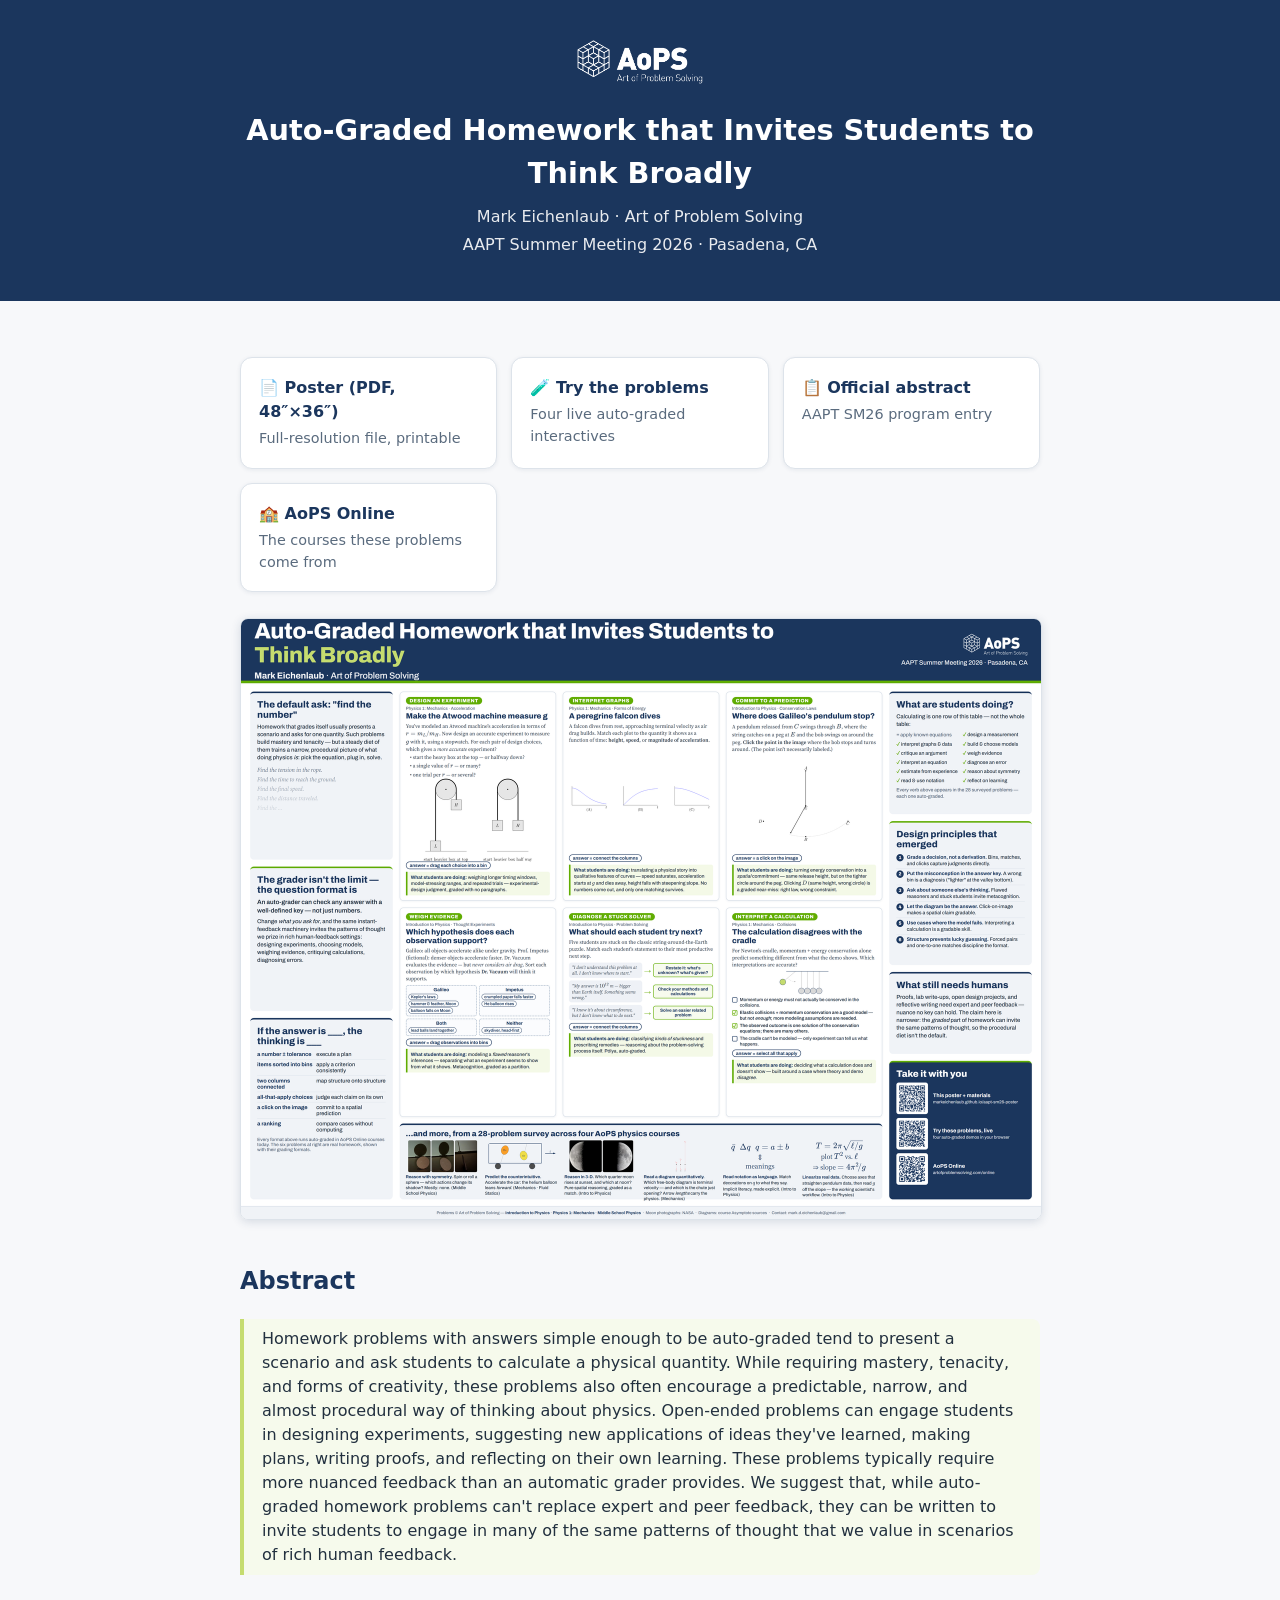
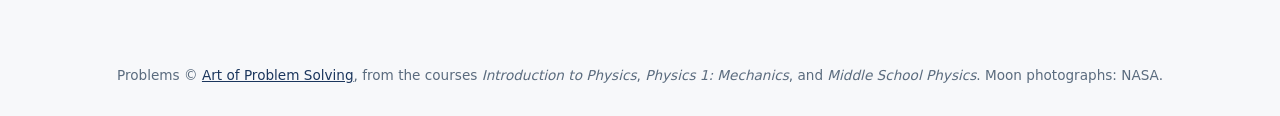
==== index.html @ bfdc6f09 "AAPT SM26 poster: Auto-Graded Homework that Invites Students to Think Broadly 48x36in poster (HTML->" ====
<!DOCTYPE html>
<html lang="en">
<head>
<meta charset="utf-8">
<meta name="viewport" content="width=device-width, initial-scale=1">
<title>Auto-Graded Homework that Invites Students to Think Broadly — AAPT SM26 Poster</title>
<style>
  :root { --navy:#1b365d; --green:#61ad00; --lightgreen:#c5dc6f; }
  body { margin:0; font-family:"Segoe UI",system-ui,sans-serif; color:#22303f; background:#f7f8fa; line-height:1.5; }
  header { background:var(--navy); color:#fff; padding:40px 20px; text-align:center; }
  header img { height:44px; margin-bottom:18px; }
  h1 { margin:0 auto 10px; max-width:800px; font-size:1.8rem; }
  header p { margin:4px 0; opacity:.9; }
  main { max-width:800px; margin:0 auto; padding:30px 16px 60px; }
  .links { display:grid; grid-template-columns:repeat(auto-fit,minmax(220px,1fr)); gap:14px; margin:26px 0; }
  .links a {
    display:block; text-decoration:none; background:#fff; border:1px solid #dde3ea; border-radius:12px;
    padding:18px; color:var(--navy); font-weight:700; box-shadow:0 1px 4px rgba(27,54,93,.08);
  }
  .links a span { display:block; font-weight:400; color:#5a6b7e; font-size:.9rem; margin-top:4px; }
  .poster-preview { width:100%; border:1px solid #dde3ea; border-radius:8px; box-shadow:0 2px 10px rgba(27,54,93,.15); }
  h2 { color:var(--navy); margin-top:36px; }
  blockquote { border-left:4px solid var(--lightgreen); margin:0; padding:8px 18px; background:#f6faec; border-radius:0 8px 8px 0; }
  footer { text-align:center; color:#5a6b7e; font-size:.85rem; padding:30px 10px; }
  footer a { color:var(--navy); }
</style>
</head>
<body>
<header>
  <img src="assets/logos/company/PNG/AoPS-Logo-Horizontal-White.png" alt="Art of Problem Solving">
  <h1>Auto-Graded Homework that Invites Students to Think Broadly</h1>
  <p>Mark Eichenlaub · Art of Problem Solving</p>
  <p>AAPT Summer Meeting 2026 · Pasadena, CA</p>
</header>
<main>
  <div class="links">
    <a href="poster.pdf">📄 Poster (PDF, 48″×36″)<span>Full-resolution file, printable</span></a>
    <a href="try/">🧪 Try the problems<span>Four live auto-graded interactives</span></a>
    <a href="https://planion.events/e/aapt/sm26/abstracts/51445/">📋 Official abstract<span>AAPT SM26 program entry</span></a>
    <a href="https://artofproblemsolving.com/online">🏫 AoPS Online<span>The courses these problems come from</span></a>
  </div>

  <a href="poster.pdf"><img class="poster-preview" src="poster_preview.png" alt="Poster preview"></a>

  <h2>Abstract</h2>
  <blockquote>
    Homework problems with answers simple enough to be auto-graded tend to present a scenario and ask
    students to calculate a physical quantity. While requiring mastery, tenacity, and forms of creativity,
    these problems also often encourage a predictable, narrow, and almost procedural way of thinking about
    physics. Open-ended problems can engage students in designing experiments, suggesting new applications
    of ideas they've learned, making plans, writing proofs, and reflecting on their own learning. These
    problems typically require more nuanced feedback than an automatic grader provides. We suggest that,
    while auto-graded homework problems can't replace expert and peer feedback, they can be written to
    invite students to engage in many of the same patterns of thought that we value in scenarios of rich
    human feedback.
  </blockquote>
</main>
<footer>
  Problems © <a href="https://artofproblemsolving.com">Art of Problem Solving</a>, from the courses
  <em>Introduction to Physics</em>, <em>Physics 1: Mechanics</em>, and <em>Middle School Physics</em>.
  Moon photographs: NASA.
</footer>
</body>
</html>
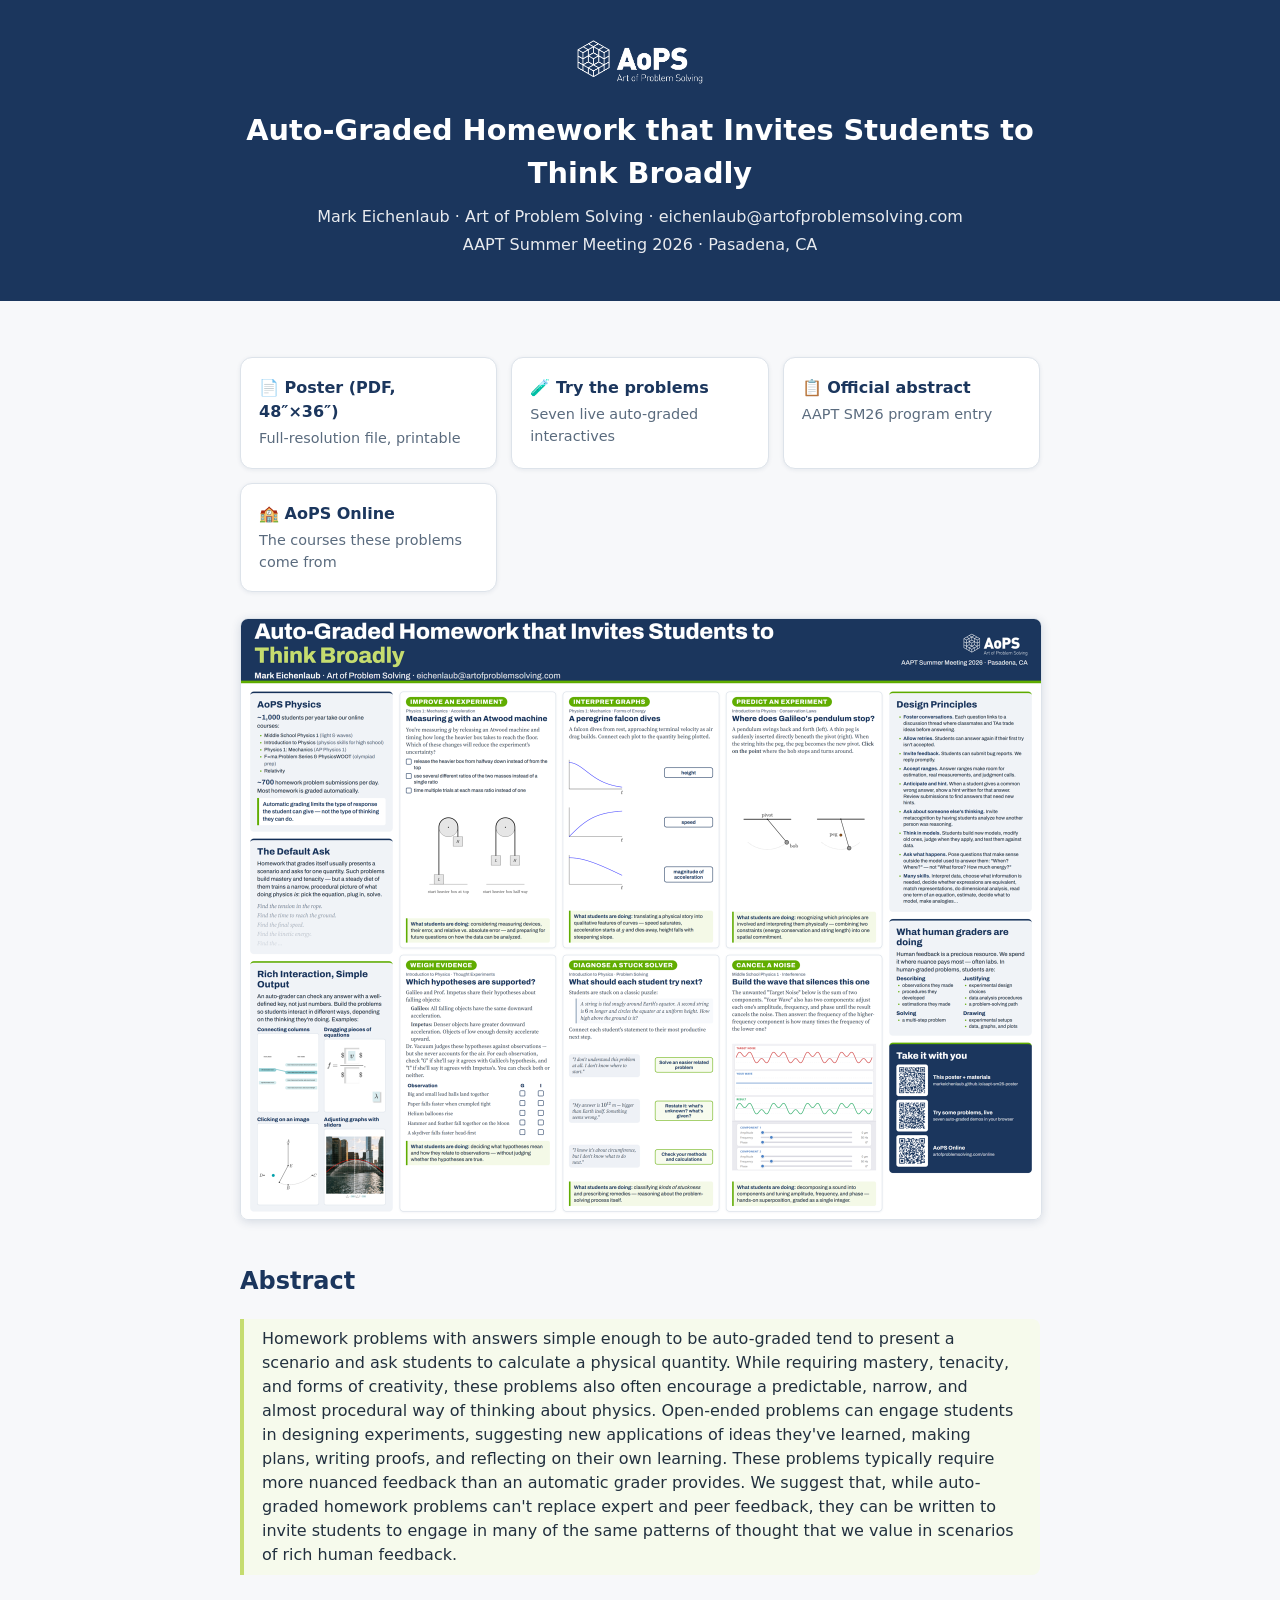
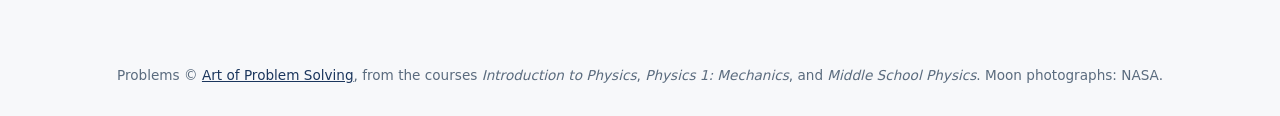
==== commit c1ae192e: "Revision 4: motor screenshots, MSP noise-cancel card, workbook cards, 7 live demos Poster: email in " ====
--- a/index.html
+++ b/index.html
@@ -29,13 +29,13 @@
 <header>
   <img src="assets/logos/company/PNG/AoPS-Logo-Horizontal-White.png" alt="Art of Problem Solving">
   <h1>Auto-Graded Homework that Invites Students to Think Broadly</h1>
-  <p>Mark Eichenlaub · Art of Problem Solving</p>
+  <p>Mark Eichenlaub · Art of Problem Solving · eichenlaub@artofproblemsolving.com</p>
   <p>AAPT Summer Meeting 2026 · Pasadena, CA</p>
 </header>
 <main>
   <div class="links">
     <a href="poster.pdf">📄 Poster (PDF, 48″×36″)<span>Full-resolution file, printable</span></a>
-    <a href="try/">🧪 Try the problems<span>Four live auto-graded interactives</span></a>
+    <a href="try/">🧪 Try the problems<span>Seven live auto-graded interactives</span></a>
     <a href="https://planion.events/e/aapt/sm26/abstracts/51445/">📋 Official abstract<span>AAPT SM26 program entry</span></a>
     <a href="https://artofproblemsolving.com/online">🏫 AoPS Online<span>The courses these problems come from</span></a>
   </div>
